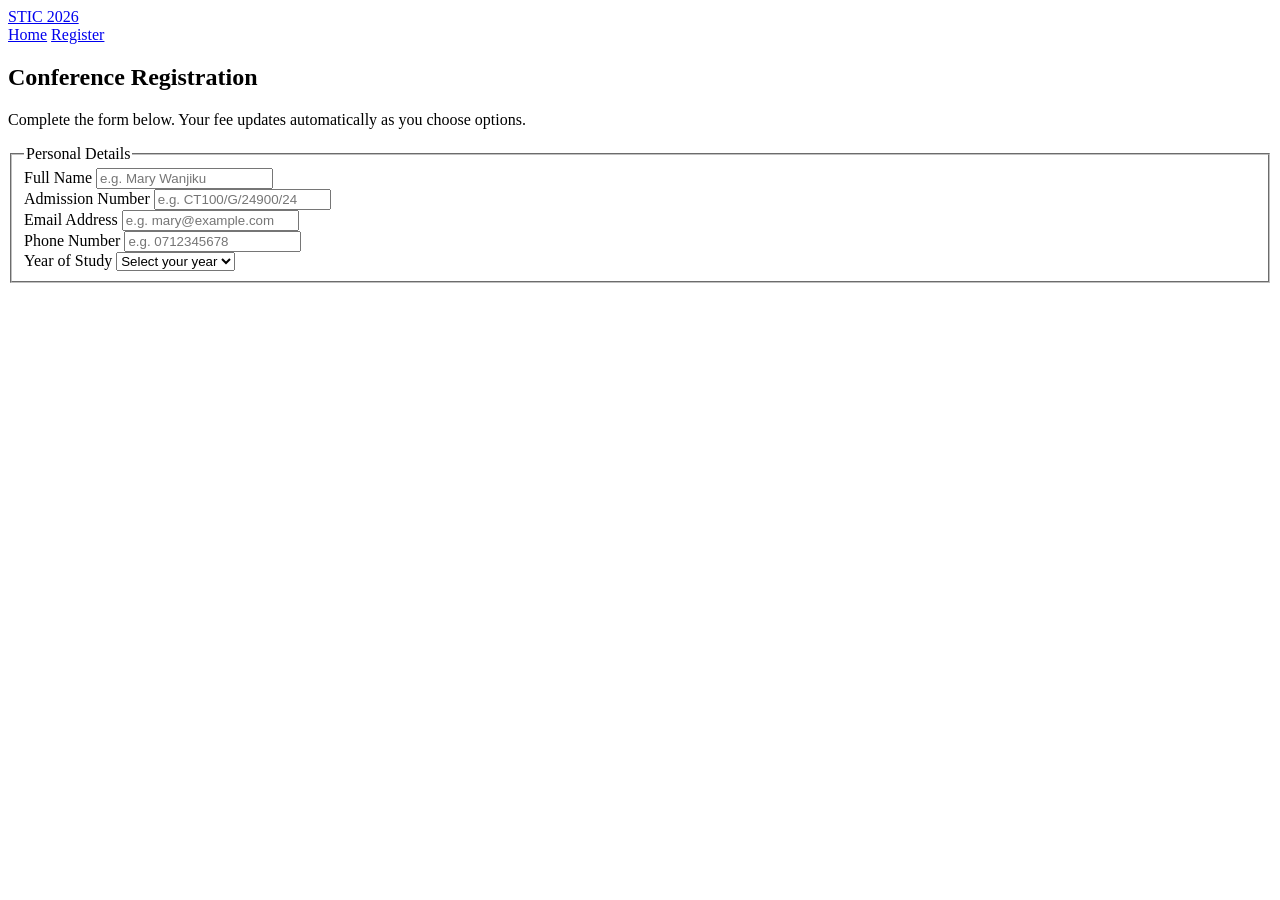
==== CT100_G_24900_ConferenceProject/register.html @ 181c6ff6 "creating the registration form part1 with novalidate for js to handle" ====
<!DOCTYPE html>
<html lang="en">
<head>
    <meta charset="UTF-8">
    <meta name="viewport" content="width=device-width, initial-scale=1.0">
    <title>Register | Student Technology and Innovation Conference</title>
    <link rel="stylesheet" href="css/style.css">
</head>
<body>
    <header class="site-header">
        <div class="container nav-bar">
            <a href="index.html" class="brand">STIC 2026</a>
            <nav class="nav-links">
                <a href="index.html">Home</a>
                <a href="register.html" class="active">Register</a>
            </nav>
        </div>
    </header>

    <main class="container">
        <div class="register-layout">
            <!-- Registration form. novalidate turns off browser validation so js/script.js handles it -->
            <section class="form-card">
                <h1>Conference Registration</h1>
                <p class="intro">Complete the form below. Your fee updates automatically as you choose options.</p>

                <form id="registrationForm" action="process.php" method="POST" novalidate>

                    <fieldset>
                        <legend>Personal Details</legend>

                        <div class="form-group">
                            <label for="fullName">Full Name</label>
                            <input type="text" id="fullName" name="fullName" placeholder="e.g. Mary Wanjiku">
                            <span class="error-message" id="fullNameError"></span>
                        </div>

                        <div class="form-group">
                            <label for="admissionNumber">Admission Number</label>
                            <input type="text" id="admissionNumber" name="admissionNumber" placeholder="e.g. CT100/G/24900/24">
                            <span class="error-message" id="admissionNumberError"></span>
                        </div>

                        <div class="form-group">
                            <label for="email">Email Address</label>
                            <input type="email" id="email" name="email" placeholder="e.g. mary@example.com">
                            <span class="error-message" id="emailError"></span>
                        </div>

                        <div class="form-group">
                            <label for="phone">Phone Number</label>
                            <input type="tel" id="phone" name="phone" placeholder="e.g. 0712345678">
                            <span class="error-message" id="phoneError"></span>
                        </div>

                        <div class="form-group">
                            <label for="yearOfStudy">Year of Study</label>
                            <select id="yearOfStudy" name="yearOfStudy">
                                <option value="">Select your year</option>
                                <option value="1">Year 1</option>
                                <option value="2">Year 2</option>
                                <option value="3">Year 3</option>
                                <option value="4">Year 4</option>
                            </select>
                            <span class="error-message" id="yearOfStudyError"></span>
                        </div>
                    </fieldset>
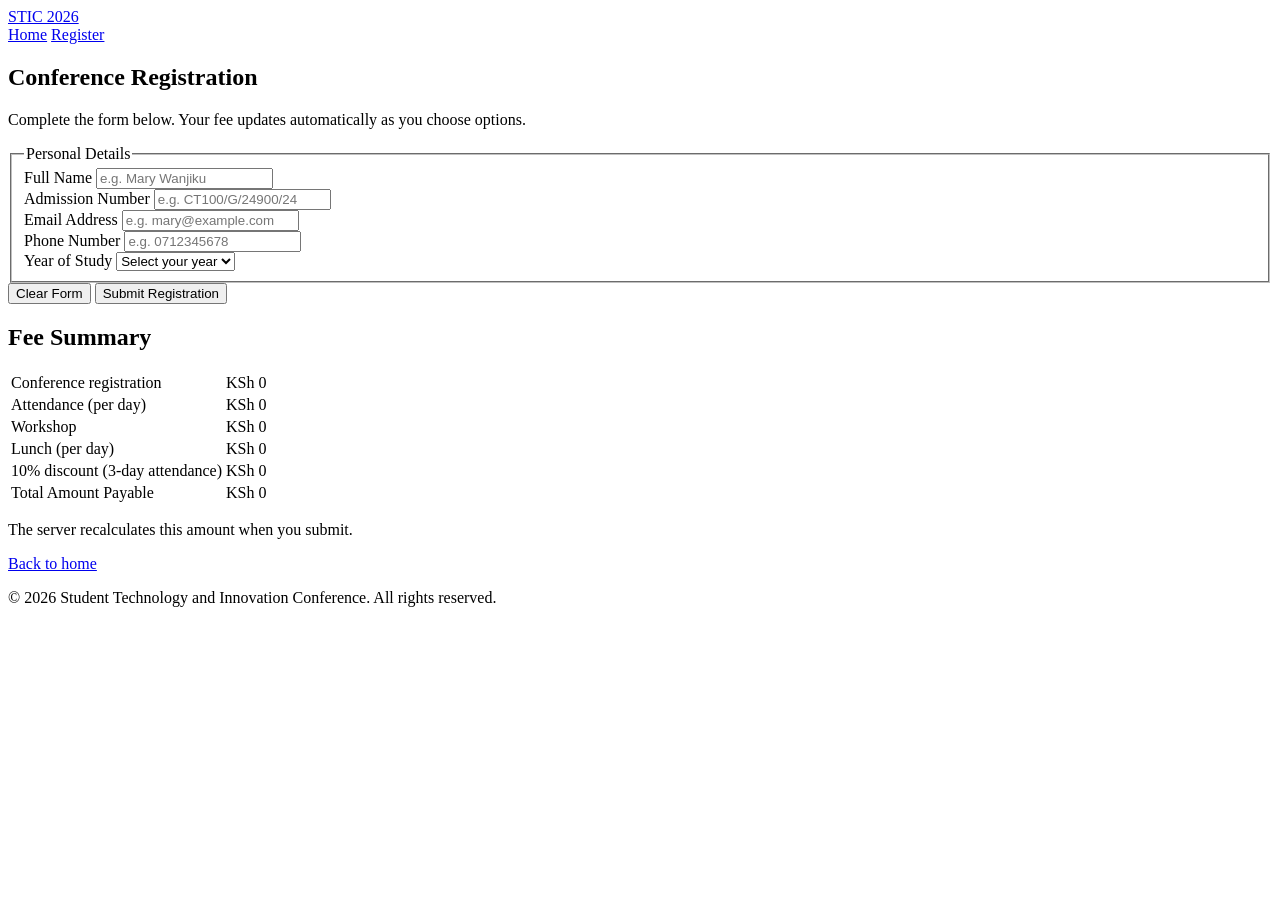
==== commit bccbae74: "creating the registration form part2 where the calculations are ste to be handled" ====
--- a/CT100_G_24900_ConferenceProject/register.html
+++ b/CT100_G_24900_ConferenceProject/register.html
@@ -1,69 +1,122 @@
 <!DOCTYPE html>
 <html lang="en">
+
 <head>
-    <meta charset="UTF-8">
-    <meta name="viewport" content="width=device-width, initial-scale=1.0">
-    <title>Register | Student Technology and Innovation Conference</title>
-    <link rel="stylesheet" href="css/style.css">
+  <meta charset="UTF-8">
+  <meta name="viewport" content="width=device-width, initial-scale=1.0">
+  <title>Register | Student Technology and Innovation Conference</title>
+  <link rel="stylesheet" href="css/style.css">
 </head>
+
 <body>
-    <header class="site-header">
-        <div class="container nav-bar">
-            <a href="index.html" class="brand">STIC 2026</a>
-            <nav class="nav-links">
-                <a href="index.html">Home</a>
-                <a href="register.html" class="active">Register</a>
-            </nav>
-        </div>
-    </header>
+  <header class="site-header">
+    <div class="container nav-bar">
+      <a href="index.html" class="brand">STIC 2026</a>
+      <nav class="nav-links">
+        <a href="index.html">Home</a>
+        <a href="register.html" class="active">Register</a>
+      </nav>
+    </div>
+  </header>
 
-    <main class="container">
-        <div class="register-layout">
-            <!-- Registration form. novalidate turns off browser validation so js/script.js handles it -->
-            <section class="form-card">
-                <h1>Conference Registration</h1>
-                <p class="intro">Complete the form below. Your fee updates automatically as you choose options.</p>
+  <main class="container">
+    <div class="register-layout">
+      <!-- Registration form. novalidate turns off browser validation so script.js can  handle it -->
+      <section class="form-card">
+        <h1>Conference Registration</h1>
+        <p class="intro">Complete the form below. Your fee updates automatically as you choose options.</p>
 
-                <form id="registrationForm" action="process.php" method="POST" novalidate>
+        <form id="registrationForm" action="process.php" method="POST" novalidate>
 
-                    <fieldset>
-                        <legend>Personal Details</legend>
+          <fieldset>
+            <legend>Personal Details</legend>
 
-                        <div class="form-group">
-                            <label for="fullName">Full Name</label>
-                            <input type="text" id="fullName" name="fullName" placeholder="e.g. Mary Wanjiku">
-                            <span class="error-message" id="fullNameError"></span>
-                        </div>
+            <div class="form-group">
+              <label for="fullName">Full Name</label>
+              <input type="text" id="fullName" name="fullName" placeholder="e.g. Mary Wanjiku">
+              <span class="error-message" id="fullNameError"></span>
+            </div>
 
-                        <div class="form-group">
-                            <label for="admissionNumber">Admission Number</label>
-                            <input type="text" id="admissionNumber" name="admissionNumber" placeholder="e.g. CT100/G/24900/24">
-                            <span class="error-message" id="admissionNumberError"></span>
-                        </div>
+            <div class="form-group">
+              <label for="admissionNumber">Admission Number</label>
+              <input type="text" id="admissionNumber" name="admissionNumber" placeholder="e.g. CT100/G/24900/24">
+              <span class="error-message" id="admissionNumberError"></span>
+            </div>
 
-                        <div class="form-group">
-                            <label for="email">Email Address</label>
-                            <input type="email" id="email" name="email" placeholder="e.g. mary@example.com">
-                            <span class="error-message" id="emailError"></span>
-                        </div>
+            <div class="form-group">
+              <label for="email">Email Address</label>
+              <input type="email" id="email" name="email" placeholder="e.g. mary@example.com">
+              <span class="error-message" id="emailError"></span>
+            </div>
 
-                        <div class="form-group">
-                            <label for="phone">Phone Number</label>
-                            <input type="tel" id="phone" name="phone" placeholder="e.g. 0712345678">
-                            <span class="error-message" id="phoneError"></span>
-                        </div>
+            <div class="form-group">
+              <label for="phone">Phone Number</label>
+              <input type="tel" id="phone" name="phone" placeholder="e.g. 0712345678">
+              <span class="error-message" id="phoneError"></span>
+            </div>
 
-                        <div class="form-group">
-                            <label for="yearOfStudy">Year of Study</label>
-                            <select id="yearOfStudy" name="yearOfStudy">
-                                <option value="">Select your year</option>
-                                <option value="1">Year 1</option>
-                                <option value="2">Year 2</option>
-                                <option value="3">Year 3</option>
-                                <option value="4">Year 4</option>
-                            </select>
-                            <span class="error-message" id="yearOfStudyError"></span>
-                        </div>
-                    </fieldset>
+            <div class="form-group">
+              <label for="yearOfStudy">Year of Study</label>
+              <select id="yearOfStudy" name="yearOfStudy">
+                <option value="">Select your year</option>
+                <option value="1">Year 1</option>
+                <option value="2">Year 2</option>
+                <option value="3">Year 3</option>
+                <option value="4">Year 4</option>
+              </select>
+              <span class="error-message" id="yearOfStudyError"></span>
+            </div>
+          </fieldset>
+          <!-- Sent to process.php so the server can compare it with its own calculation -->
+          <input type="hidden" id="clientTotal" name="clientTotal" value="0">
 
+          <div class="button-row">
+            <button type="reset" id="resetButton" class="btn btn-secondary">Clear Form</button>
+            <button type="submit" class="btn btn-primary">Submit Registration</button>
+          </div>
+        </form>
+      </section>
 
+      <!-- Fee summary, updated by calculateFee() in the script.js -->
+      <aside class="fee-card">
+        <h2>Fee Summary</h2>
+        <table class="fee-table">
+          <tr>
+            <td>Conference registration</td>
+            <td id="feeRegistration">KSh 0</td>
+          </tr>
+          <tr>
+            <td>Attendance (per day)</td>
+            <td id="feeAttendance">KSh 0</td>
+          </tr>
+          <tr>
+            <td>Workshop</td>
+            <td id="feeWorkshop">KSh 0</td>
+          </tr>
+          <tr>
+            <td>Lunch (per day)</td>
+            <td id="feeMeals">KSh 0</td>
+          </tr>
+          <tr class="discount-row">
+            <td>10% discount (3-day attendance)</td>
+            <td id="feeDiscount">KSh 0</td>
+          </tr>
+          <tr class="total-row">
+            <td>Total Amount Payable</td>
+            <td id="feeTotal">KSh 0</td>
+          </tr>
+        </table>
+        <p class="fee-note">The server recalculates this amount when you submit.</p>
+        <a href="index.html" class="back-link">Back to home</a>
+      </aside>
+    </div>
+  </main>
+
+  <footer class="site-footer">
+    <p>&copy; 2026 Student Technology and Innovation Conference. All rights reserved.</p>
+  </footer>
+
+  <script src="js/script.js"></script>
+</body>
+
+</html>
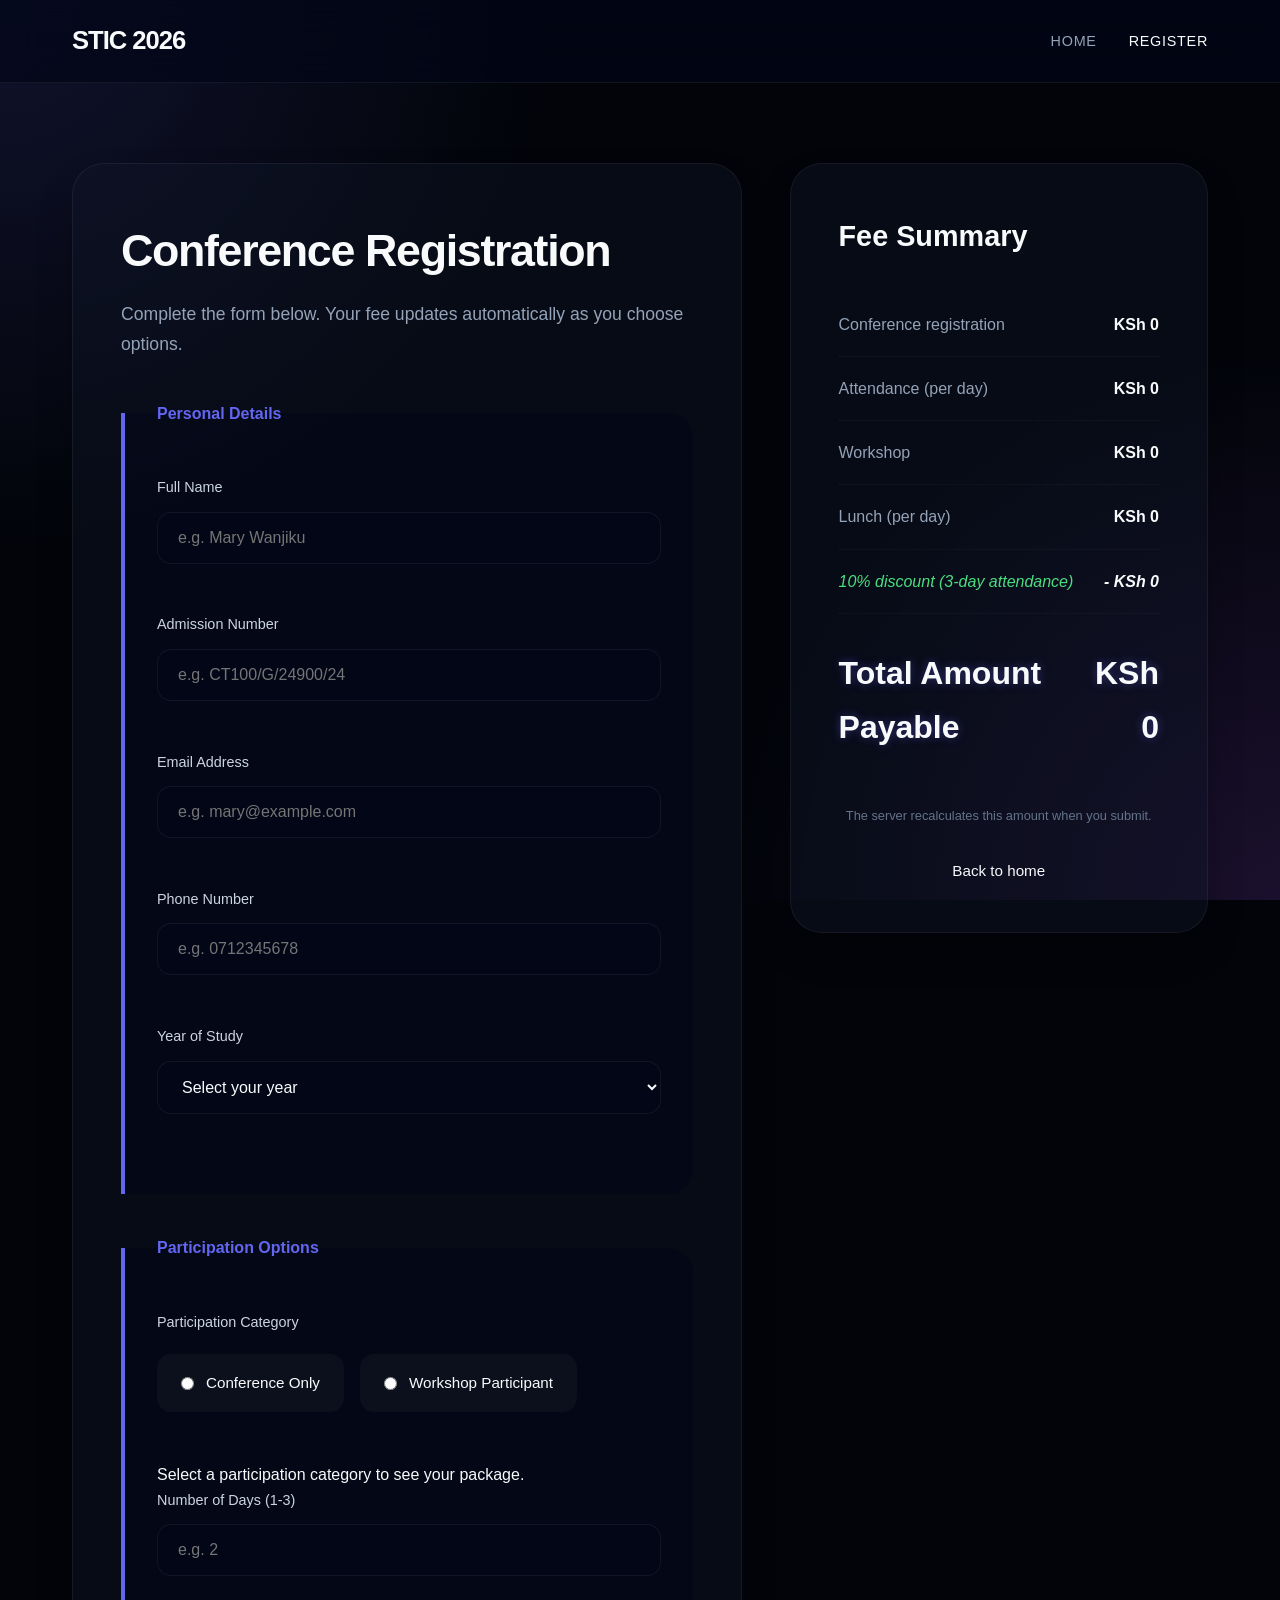
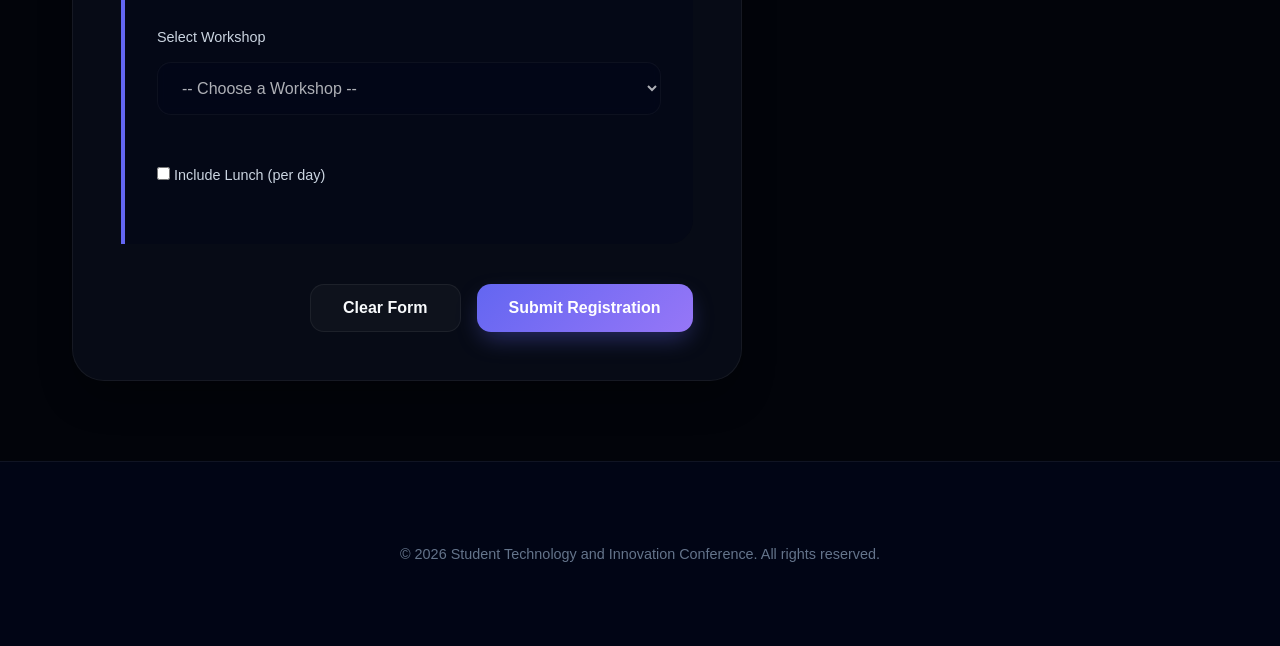
==== commit 72c3b5db: "changing the form" ====
--- a/CT100_G_24900_ConferenceProject/register.html
+++ b/CT100_G_24900_ConferenceProject/register.html
@@ -67,6 +67,50 @@
               <span class="error-message" id="yearOfStudyError"></span>
             </div>
           </fieldset>
+
+          <fieldset>
+            <legend>Participation Options</legend>
+
+            <div class="form-group">
+              <label>Participation Category</label>
+              <div class="radio-group">
+                <label>
+                  <input type="radio" name="participationCategory" value="conferenceOnly"> Conference Only
+                </label>
+                <label>
+                  <input type="radio" name="participationCategory" value="workshopParticipant"> Workshop Participant
+                </label>
+              </div>
+              <span class="error-message" id="participationCategoryError"></span>
+            </div>
+
+            <div id="packageMessage" class="info-text">Select a participation category to see your package.</div>
+
+            <div class="form-group">
+              <label for="conferenceDays">Number of Days (1-3)</label>
+              <input type="number" id="conferenceDays" name="conferenceDays" min="1" max="3" placeholder="e.g. 2">
+              <span class="error-message" id="conferenceDaysError"></span>
+            </div>
+
+            <div class="form-group hidden" id="workshopSection">
+              <label for="workshopSelect">Select Workshop</label>
+              <select id="workshopSelect" name="workshopSelect" disabled>
+                <option value="">-- Choose a Workshop --</option>
+                <option value="web_dev">Modern Web Development</option>
+                <option value="ai_ml">AI & Machine Learning</option>
+                <option value="cyber_sec">Cybersecurity Essentials</option>
+                <option value="cloud_comp">Cloud Computing</option>
+              </select>
+              <span class="error-message" id="workshopError"></span>
+            </div>
+
+            <div class="form-group checkbox-group">
+              <label>
+                <input type="checkbox" id="lunchOption" name="lunchOption"> Include Lunch (per day)
+              </label>
+            </div>
+          </fieldset>
+
           <!-- Sent to process.php so the server can compare it with its own calculation -->
           <input type="hidden" id="clientTotal" name="clientTotal" value="0">
 
--- a/CT100_G_24900_ConferenceProject/css/style.css
+++ b/CT100_G_24900_ConferenceProject/css/style.css
@@ -0,0 +1,623 @@
+* {
+  margin: 0;
+  padding: 0;
+  box-sizing: border-box;
+}
+
+@keyframes fadeIn {
+  from { opacity: 0; transform: translateY(20px); }
+  to { opacity: 1; transform: translateY(0); }
+}
+
+@keyframes shimmer {
+  0% { background-position: -200% 0; }
+  100% { background-position: 200% 0; }
+}
+
+body {
+  font-family: 'Inter', -apple-system, BlinkMacSystemFont, 'Segoe UI', Roboto, sans-serif;
+  background-color: #02040a;
+  background-image:
+    radial-gradient(circle at 0% 0%, rgba(99, 102, 241, 0.15) 0%, transparent 35%),
+    radial-gradient(circle at 100% 100%, rgba(168, 85, 247, 0.15) 0%, transparent 35%);
+  background-attachment: fixed;
+  color: #f8fafc;
+  line-height: 1.7;
+  -webkit-font-smoothing: antialiased;
+  overflow-x: hidden;
+}
+
+main.container {
+  animation: fadeIn 0.8s cubic-bezier(0.23, 1, 0.32, 1) forwards;
+}
+
+.container {
+  max-width: 1200px;
+  margin: 0 auto;
+  padding: 0 2rem;
+}
+
+a {
+  color: #6366f1;
+  text-decoration: none;
+  transition: all 0.3s ease;
+}
+
+/* --- Header & Navigation --- */
+.site-header {
+  background-color: rgba(2, 6, 23, 0.7);
+  backdrop-filter: blur(20px);
+  -webkit-backdrop-filter: blur(20px);
+  padding: 1.2rem 0;
+  position: sticky;
+  top: 0;
+  z-index: 1000;
+  border-bottom: 1px solid rgba(255, 255, 255, 0.06);
+}
+
+.nav-bar {
+  display: flex;
+  justify-content: space-between;
+  align-items: center;
+}
+
+.brand {
+  color: #f8fafc;
+  font-size: 1.6rem;
+  font-weight: 800;
+  letter-spacing: -0.04em;
+  display: flex;
+  align-items: center;
+  gap: 12px;
+}
+
+.brand-mark {
+  display: grid;
+  place-items: center;
+  width: 32px;
+  height: 32px;
+  border-radius: 10px;
+  background: linear-gradient(135deg, #6366f1, #c084fc);
+  color: #fff;
+  font-weight: 800;
+  box-shadow: 0 0 20px rgba(99, 102, 241, 0.4);
+}
+
+.brand-year {
+  color: #6366f1;
+}
+
+.nav-links {
+  display: flex;
+  gap: 32px;
+}
+
+.nav-links a {
+  color: #94a3b8;
+  font-weight: 500;
+  font-size: 0.9rem;
+  text-transform: uppercase;
+  letter-spacing: 0.05em;
+  transition: color 0.3s ease;
+}
+
+.nav-links a.active {
+  color: #f8fafc;
+}
+
+.nav-links a:hover {
+  color: #6366f1;
+}
+
+/* --- Buttons --- */
+.btn {
+  display: inline-flex;
+  align-items: center;
+  justify-content: center;
+  padding: 14px 32px;
+  border: none;
+  border-radius: 14px;
+  font-size: 1rem;
+  font-weight: 600;
+  cursor: pointer;
+  transition: all 0.4s cubic-bezier(0.23, 1, 0.32, 1);
+  gap: 8px;
+}
+
+.btn-primary {
+  background: linear-gradient(135deg, #6366f1, #c084fc);
+  background-size: 200% auto;
+  color: #ffffff;
+  box-shadow: 0 10px 25px -5px rgba(99, 102, 241, 0.4);
+  animation: shimmer 4s linear infinite;
+}
+
+.btn-primary:hover {
+  transform: translateY(-3px) scale(1.02);
+  box-shadow: 0 15px 30px -5px rgba(99, 102, 241, 0.4);
+  filter: brightness(1.1);
+}
+
+.btn-secondary {
+  background: rgba(255, 255, 255, 0.03);
+  color: #f8fafc;
+  border: 1px solid rgba(255, 255, 255, 0.06);
+}
+
+.btn-secondary:hover {
+  background: rgba(255, 255, 255, 0.08);
+  border-color: #94a3b8;
+}
+
+/* --- Home Page --- */
+.hero {
+  text-align: center;
+  padding: 120px 40px;
+  margin: 60px auto;
+  background: rgba(15, 23, 42, 0.4);
+  backdrop-filter: blur(20px);
+  -webkit-backdrop-filter: blur(20px);
+  border-radius: 48px;
+  border: 1px solid rgba(255, 255, 255, 0.06);
+  box-shadow: 0 40px 100px -20px rgba(0, 0, 0, 0.5);
+  max-width: 1100px;
+  position: relative;
+  overflow: hidden;
+}
+
+.hero::before {
+  content: '';
+  position: absolute;
+  top: 0; left: 0; right: 0; height: 1px;
+  background: linear-gradient(to right, transparent, rgba(255, 255, 255, 0.2), transparent);
+  pointer-events: none;
+}
+
+.hero h1 {
+  font-size: clamp(2.5rem, 8vw, 4.5rem);
+  color: #f8fafc;
+  margin-bottom: 24px;
+  line-height: 1.1;
+  font-weight: 800;
+  letter-spacing: -0.05em;
+  background: linear-gradient(to bottom, #fff, #94a3b8);
+  -webkit-background-clip: text;
+  -webkit-text-fill-color: transparent;
+}
+
+.hero-text {
+  max-width: 700px;
+  margin: 0 auto 48px;
+  color: #94a3b8;
+  font-size: 1.4rem;
+  font-weight: 400;
+}
+
+.eyebrow {
+  display: inline-block;
+  padding: 6px 14px;
+  border-radius: 999px;
+  font-size: 0.8rem;
+  font-weight: 600;
+  letter-spacing: 0.08em;
+  text-transform: uppercase;
+  background: rgba(255, 255, 255, 0.1);
+  color: #6366f1;
+  margin-bottom: 20px;
+  border: 1px solid rgba(255, 255, 255, 0.06);
+}
+
+.event-chips {
+  display: flex;
+  justify-content: center;
+  flex-wrap: wrap;
+  gap: 16px;
+  margin-bottom: 44px;
+}
+
+.chip {
+  display: flex;
+  align-items: center;
+  gap: 14px;
+  padding: 14px 22px;
+  border-radius: var(--radius-md);
+  background: rgba(255, 255, 255, 0.05);
+  border: 1px solid rgba(255, 255, 255, 0.06);
+  backdrop-filter: blur(8px);
+  -webkit-backdrop-filter: blur(8px);
+  text-align: left;
+  transition: all 0.3s ease;
+}
+
+.chip:hover {
+  background: rgba(255, 255, 255, 0.1);
+  border-color: #6366f1;
+}
+
+.chip-icon {
+  display: grid;
+  place-items: center;
+  width: 40px;
+  height: 40px;
+  border-radius: 10px;
+  background: rgba(99, 102, 241, 0.1);
+  color: #6366f1;
+  font-size: 1.2rem;
+  flex-shrink: 0;
+}
+
+.chip small {
+  display: block;
+  font-size: 0.75rem;
+  text-transform: uppercase;
+  letter-spacing: 0.06em;
+  opacity: 0.7;
+  color: #94a3b8;
+}
+
+.chip strong {
+  font-weight: 600;
+  color: #f8fafc;
+}
+
+.info-grid {
+  display: grid;
+  grid-template-columns: repeat(3, 1fr);
+  gap: 32px;
+  padding: 0 0 120px;
+}
+
+.info-card {
+  background: rgba(15, 23, 42, 0.4);
+  backdrop-filter: blur(20px);
+  -webkit-backdrop-filter: blur(20px);
+  padding: 48px;
+  border-radius: 32px;
+  border: 1px solid rgba(255, 255, 255, 0.06);
+  transition: all 0.4s cubic-bezier(0.34, 1.56, 0.64, 1);
+  position: relative;
+  overflow: hidden;
+}
+
+.info-card:first-child {
+  grid-column: span 2;
+}
+
+.info-card:hover {
+  transform: translateY(-10px) scale(1.02);
+  border-color: rgba(99, 102, 241, 0.4);
+  background: rgba(15, 23, 42, 0.8);
+  box-shadow: 0 30px 60px -15px rgba(0, 0, 0, 0.6), 0 0 20px rgba(99, 102, 241, 0.4);
+}
+
+.feature-icon {
+  width: 56px;
+  height: 56px;
+  display: grid;
+  place-items: center;
+  font-size: 1.6rem;
+  border-radius: 16px;
+  background: rgba(99, 102, 241, 0.1);
+  color: #6366f1;
+  margin-bottom: 20px;
+}
+
+.feature-price {
+  display: inline-block;
+  font-size: 0.85rem;
+  font-weight: 600;
+  color: #6366f1;
+  background: rgba(99, 102, 241, 0.1);
+  padding: 6px 12px;
+  border-radius: 999px;
+  margin-top: 16px;
+}
+
+.badge {
+  position: absolute;
+  top: 20px;
+  right: 20px;
+  font-size: 0.72rem;
+  font-weight: 700;
+  text-transform: uppercase;
+  letter-spacing: 0.06em;
+  color: #fff;
+  background: #6366f1;
+  padding: 5px 10px;
+  border-radius: 999px;
+}
+
+.info-card.featured {
+  border-color: #6366f1;
+  box-shadow: 0 0 0 1px #6366f1, 0 30px 60px -15px rgba(0, 0, 0, 0.6);
+}
+
+.info-card h2 {
+  font-size: 1.8rem;
+  margin-bottom: 16px;
+  color: #f8fafc;
+  font-weight: 700;
+}
+
+.info-card p {
+  color: #94a3b8;
+  font-size: 1.1rem;
+}
+
+/* --- Register Page Layout --- */
+.register-layout {
+  display: grid;
+  grid-template-columns: 1.6fr 1fr;
+  gap: 48px;
+  padding: 80px 0;
+  align-items: start;
+}
+
+.form-card,
+.fee-card,
+.result-card {
+  background: rgba(15, 23, 42, 0.4);
+  backdrop-filter: blur(20px);
+  -webkit-backdrop-filter: blur(20px);
+  padding: 48px;
+  border-radius: 32px;
+  border: 1px solid rgba(255, 255, 255, 0.06);
+  box-shadow: 0 20px 40px -10px rgba(0, 0, 0, 0.4);
+}
+
+.form-card h1,
+.result-card h1 {
+  color: #f8fafc;
+  margin-bottom: 12px;
+  font-size: 2.8rem;
+  font-weight: 800;
+  letter-spacing: -0.03em;
+}
+
+.intro {
+  color: #94a3b8;
+  margin-bottom: 40px;
+  font-size: 1.1rem;
+}
+
+fieldset {
+  border: none;
+  border-left: 4px solid #6366f1;
+  border-radius: 0 24px 24px 0;
+  padding: 32px;
+  margin-bottom: 40px;
+  background-color: rgba(2, 6, 23, 0.4);
+}
+
+legend {
+  font-weight: 700;
+  color: #6366f1;
+  padding: 0;
+  font-size: 1rem;
+  text-transform: none;
+  letter-spacing: normal;
+  margin-bottom: 16px;
+  display: block;
+}
+
+/* --- Form Elements --- */
+.form-group {
+  display: flex;
+  flex-direction: column;
+  gap: 12px;
+  margin-bottom: 24px;
+}
+
+.form-group label {
+  font-weight: 500;
+  color: #cbd5e1;
+  font-size: 0.9rem;
+}
+
+.form-group input,
+.form-group select {
+  padding: 16px 20px;
+  border: 1px solid rgba(255, 255, 255, 0.06);
+  border-radius: 14px;
+  font-size: 1rem;
+  color: #f8fafc;
+  background-color: rgba(2, 6, 23, 0.7);
+  backdrop-filter: blur(4px);
+  transition: all 0.3s ease;
+}
+
+.form-group input:focus,
+.form-group select:focus {
+  outline: none;
+  border-color: #6366f1;
+  background-color: rgba(2, 6, 23, 1);
+  box-shadow: 0 0 15px rgba(99, 102, 241, 0.4);
+}
+
+.radio-group {
+  display: flex;
+  gap: 16px;
+  flex-wrap: wrap;
+  margin-top: 8px;
+}
+
+.radio-group label,
+.checkbox-label {
+  font-weight: 400;
+  display: flex;
+  align-items: center;
+  gap: 12px;
+  cursor: pointer;
+  padding: 16px 24px;
+  border: 1px solid var(--border-glass);
+  border-radius: 14px;
+  background: rgba(255, 255, 255, 0.03);
+  transition: all 0.3s ease;
+  font-size: 0.95rem;
+  color: var(--text-muted);
+}
+
+.radio-group label:hover {
+  background: rgba(255, 255, 255, 0.08);
+  border-color: var(--text-muted);
+}
+
+.radio-group label:has(input:checked) {
+  border-color: var(--primary);
+  background: rgba(99, 102, 241, 0.1);
+  color: var(--primary);
+  font-weight: 600;
+}
+
+.error-message {
+  color: #fb7185;
+  font-size: 0.8rem;
+  min-height: 1em;
+  font-weight: 500;
+}
+
+.package-message {
+  margin-top: 16px;
+  padding: 20px;
+  background-color: rgba(99, 102, 241, 0.1);
+  border-radius: 16px;
+  font-size: 0.95rem;
+  color: #c7d2fe;
+  border: 1px solid rgba(99, 102, 241, 0.3);
+  font-weight: 500;
+}
+
+.button-row {
+  display: flex;
+  justify-content: flex-end;
+  gap: 16px;
+  margin-top: 32px;
+}
+
+/* --- Fee Summary --- */
+.fee-card h2 {
+  margin-bottom: 32px;
+  color: var(--text-main);
+  font-size: 1.8rem;
+  font-weight: 800;
+}
+
+.fee-table {
+  width: 100%;
+  border-collapse: collapse;
+  margin-bottom: 32px;
+}
+
+.fee-table td {
+  padding: 18px 0;
+  border-bottom: 1px dotted rgba(255, 255, 255, 0.06);
+  color: #94a3b8;
+  font-size: 1rem;
+}
+
+.fee-table td:last-child {
+  text-align: right;
+  font-weight: 600;
+  color: #f8fafc;
+}
+
+.discount-row td {
+  color: #4ade80;
+  font-style: italic;
+}
+
+.total-row td {
+  font-size: 2rem;
+  color: #f8fafc;
+  border-bottom: none;
+  padding-top: 32px;
+  font-weight: 800;
+  text-shadow: 0 0 10px rgba(99, 102, 241, 0.4);
+}
+
+.fee-note {
+  font-size: 0.8rem;
+  color: #64748b;
+  margin-bottom: 32px;
+  text-align: center;
+}
+
+.back-link {
+  display: block;
+  text-align: center;
+  font-size: 0.95rem;
+  color: var(--text-muted);
+  font-weight: 500;
+}
+
+/* --- Footer --- */
+.site-footer {
+  text-align: center;
+  padding: 80px 0;
+  color: #64748b;
+  background-color: rgba(2, 6, 23, 0.9);
+  border-top: 1px solid rgba(255, 255, 255, 0.06);
+  font-size: 0.9rem;
+}
+
+/* --- Responsive --- */
+@media (max-width: 1024px) {
+  .register-layout { grid-template-columns: 1fr; }
+  .hero h1 { font-size: 3.5rem; }
+}
+
+@media (max-width: 850px) {
+  .register-layout {
+    grid-template-columns: 1fr;
+    padding: 40px 0;
+  }
+  .info-grid {
+    grid-template-columns: 1fr;
+  }
+  .info-card:first-child {
+    grid-column: span 1;
+  }
+}
+
+@media (max-width: 640px) {
+  .nav-bar { flex-direction: column; gap: 20px; }
+  .nav-links { gap: 16px; }
+  .button-row { flex-direction: column; }
+  .hero { padding: 80px 24px; }
+}
+.cta-band {
+  display: flex;
+  justify-content: space-between;
+  align-items: center;
+  gap: 24px;
+  margin: 60px auto 100px;
+  padding: 48px;
+  border-radius: 32px;
+  background: var(--bg-card);
+  border: 1px solid var(--border-glass);
+  backdrop-filter: blur(20px);
+  -webkit-backdrop-filter: blur(20px);
+  color: #fff;
+}
+
+.cta-band h2 {
+  font-size: 1.8rem;
+  margin-bottom: 6px;
+  font-weight: 800;
+}
+
+.cta-band p {
+  opacity: 0.75;
+  color: var(--text-muted);
+}
+
+.btn-light {
+  background: #fff;
+  color: var(--primary);
+  font-weight: 700;
+}
+
+.btn-light:hover {
+  color: var(--primary-hover);
+  transform: translateY(-3px) scale(1.02);
+}
